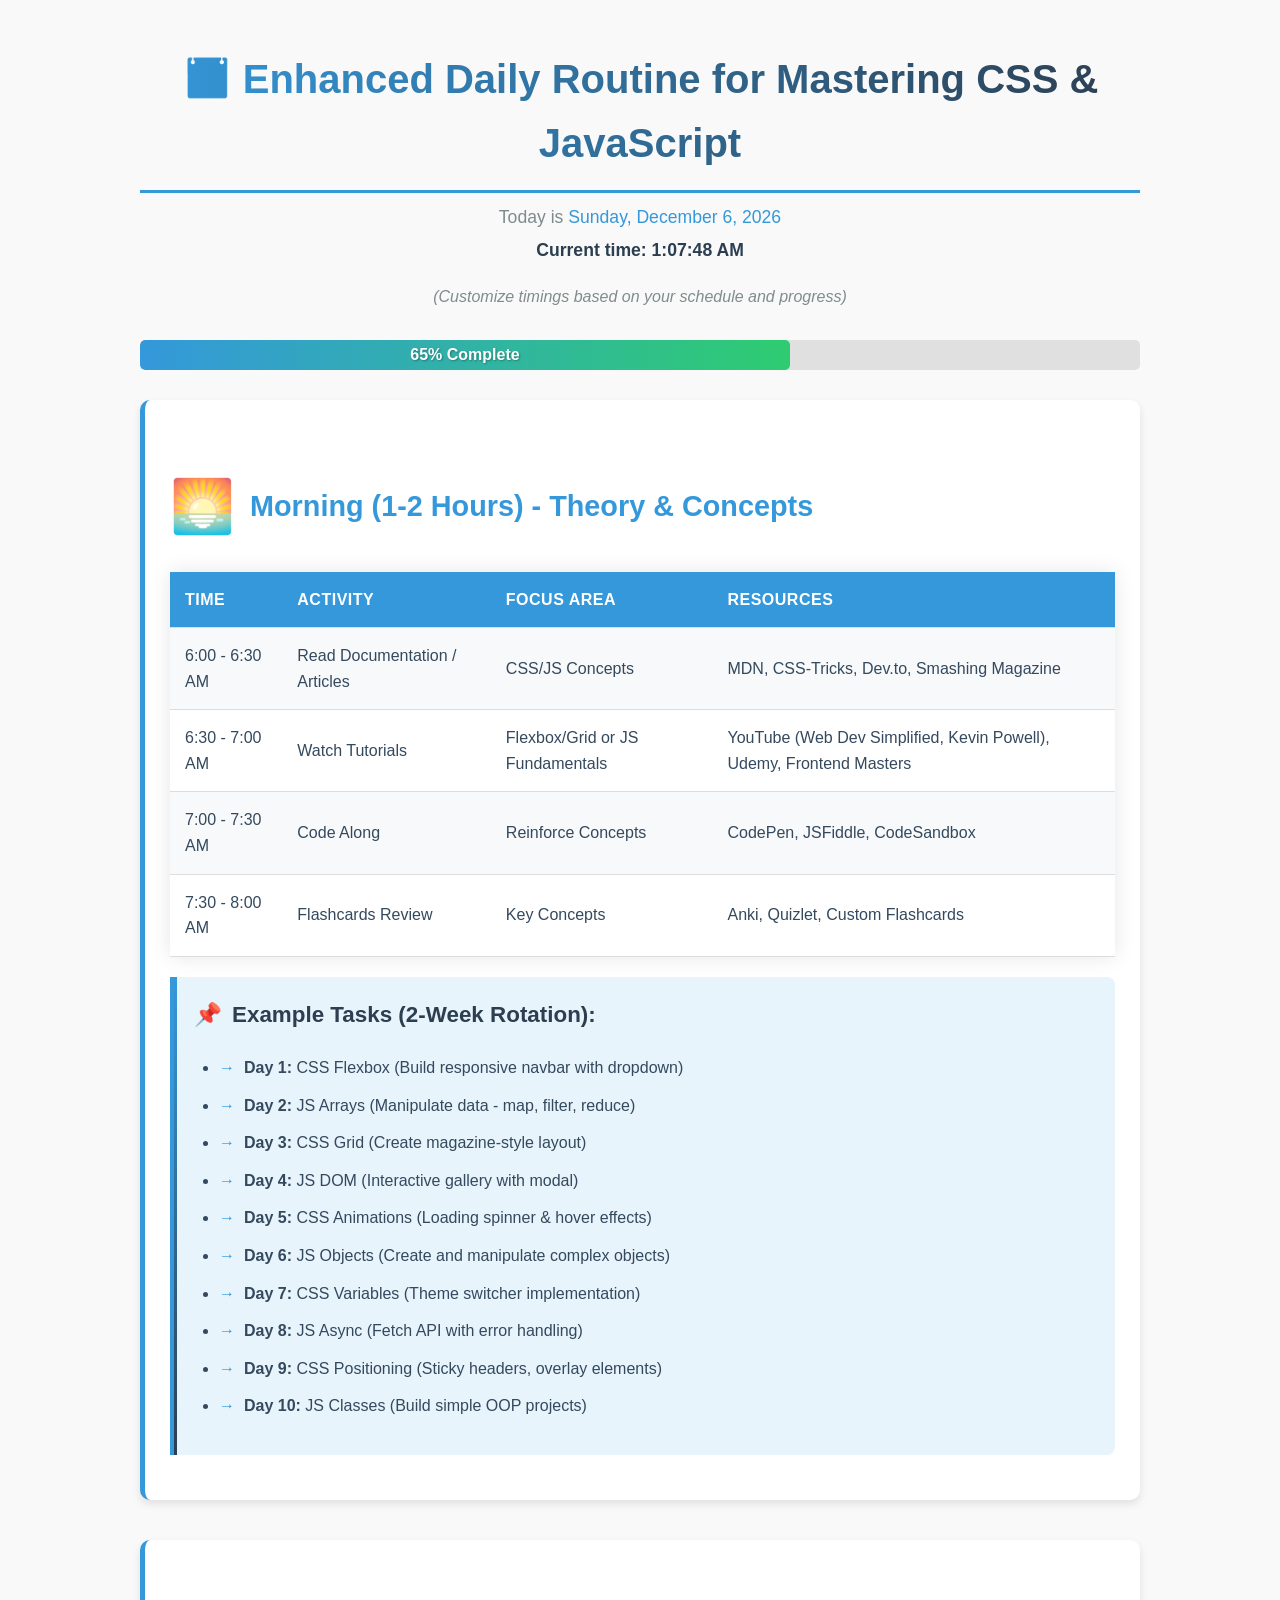
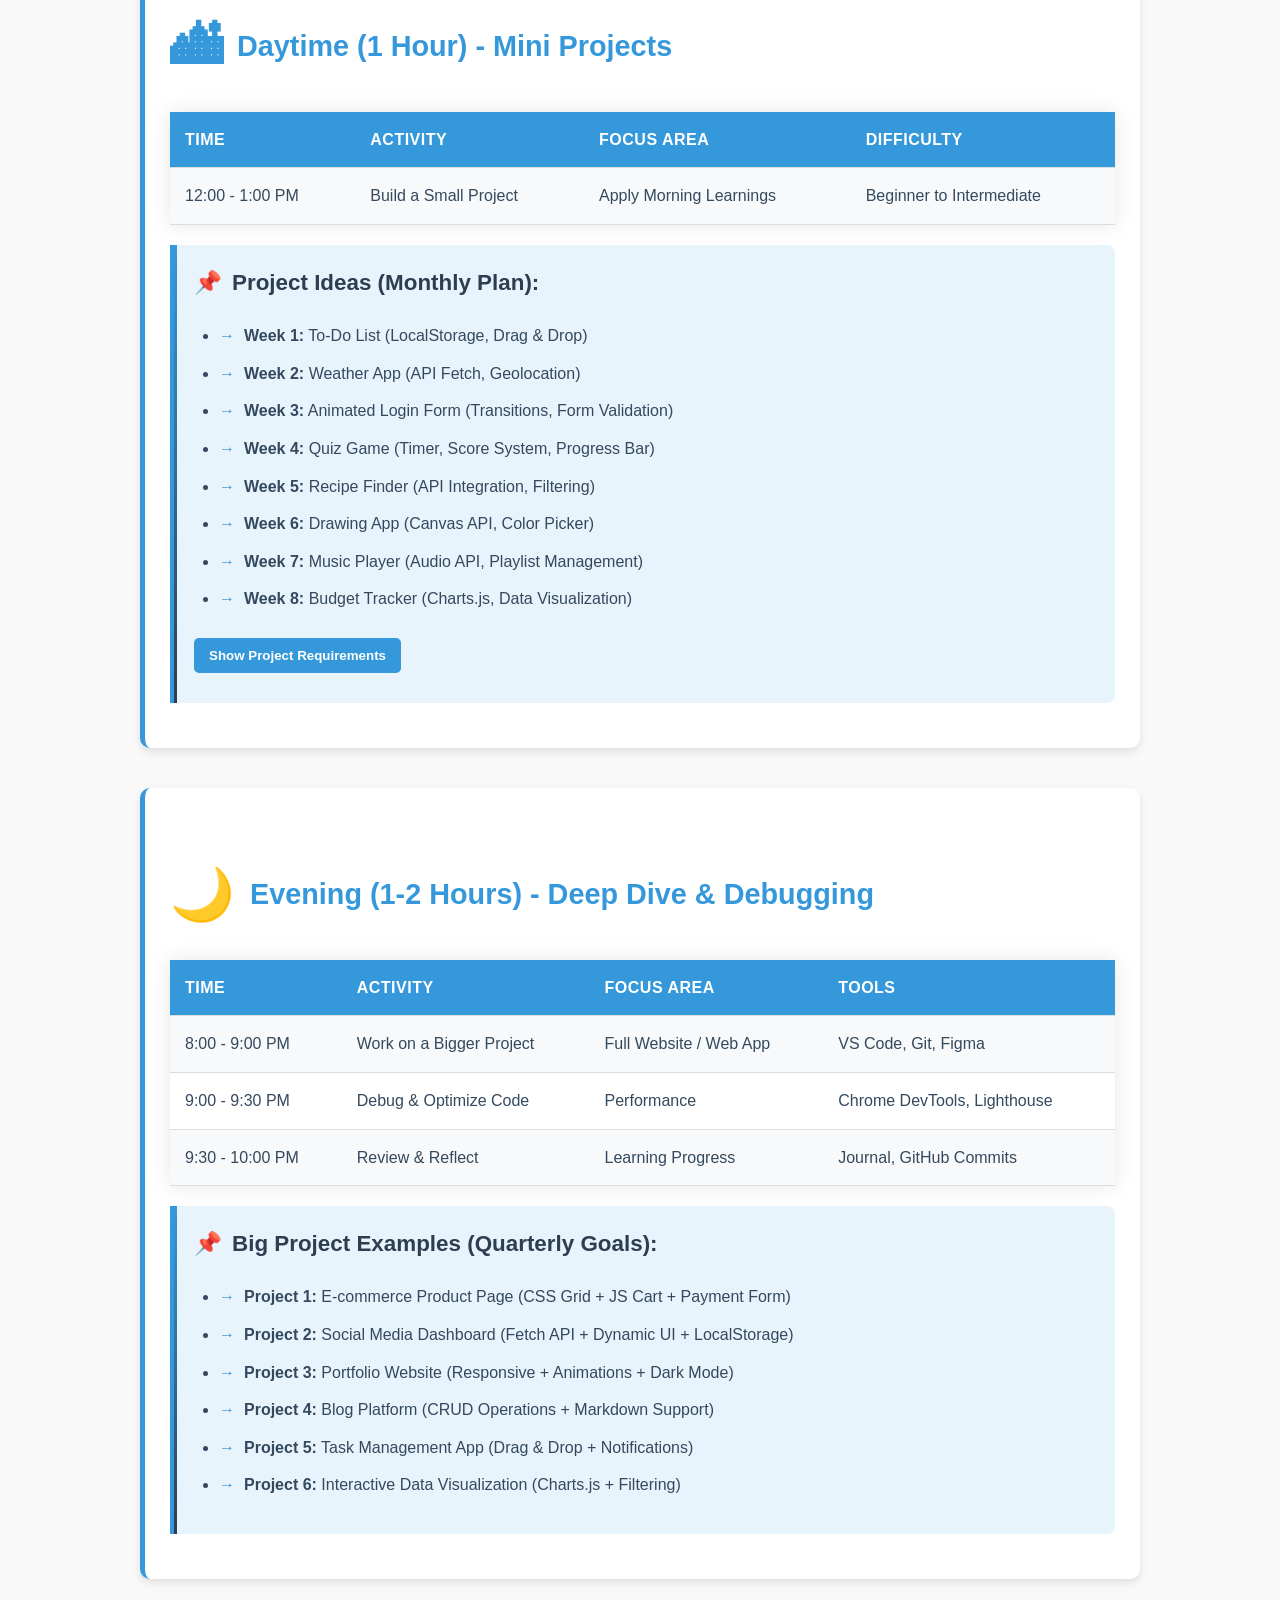
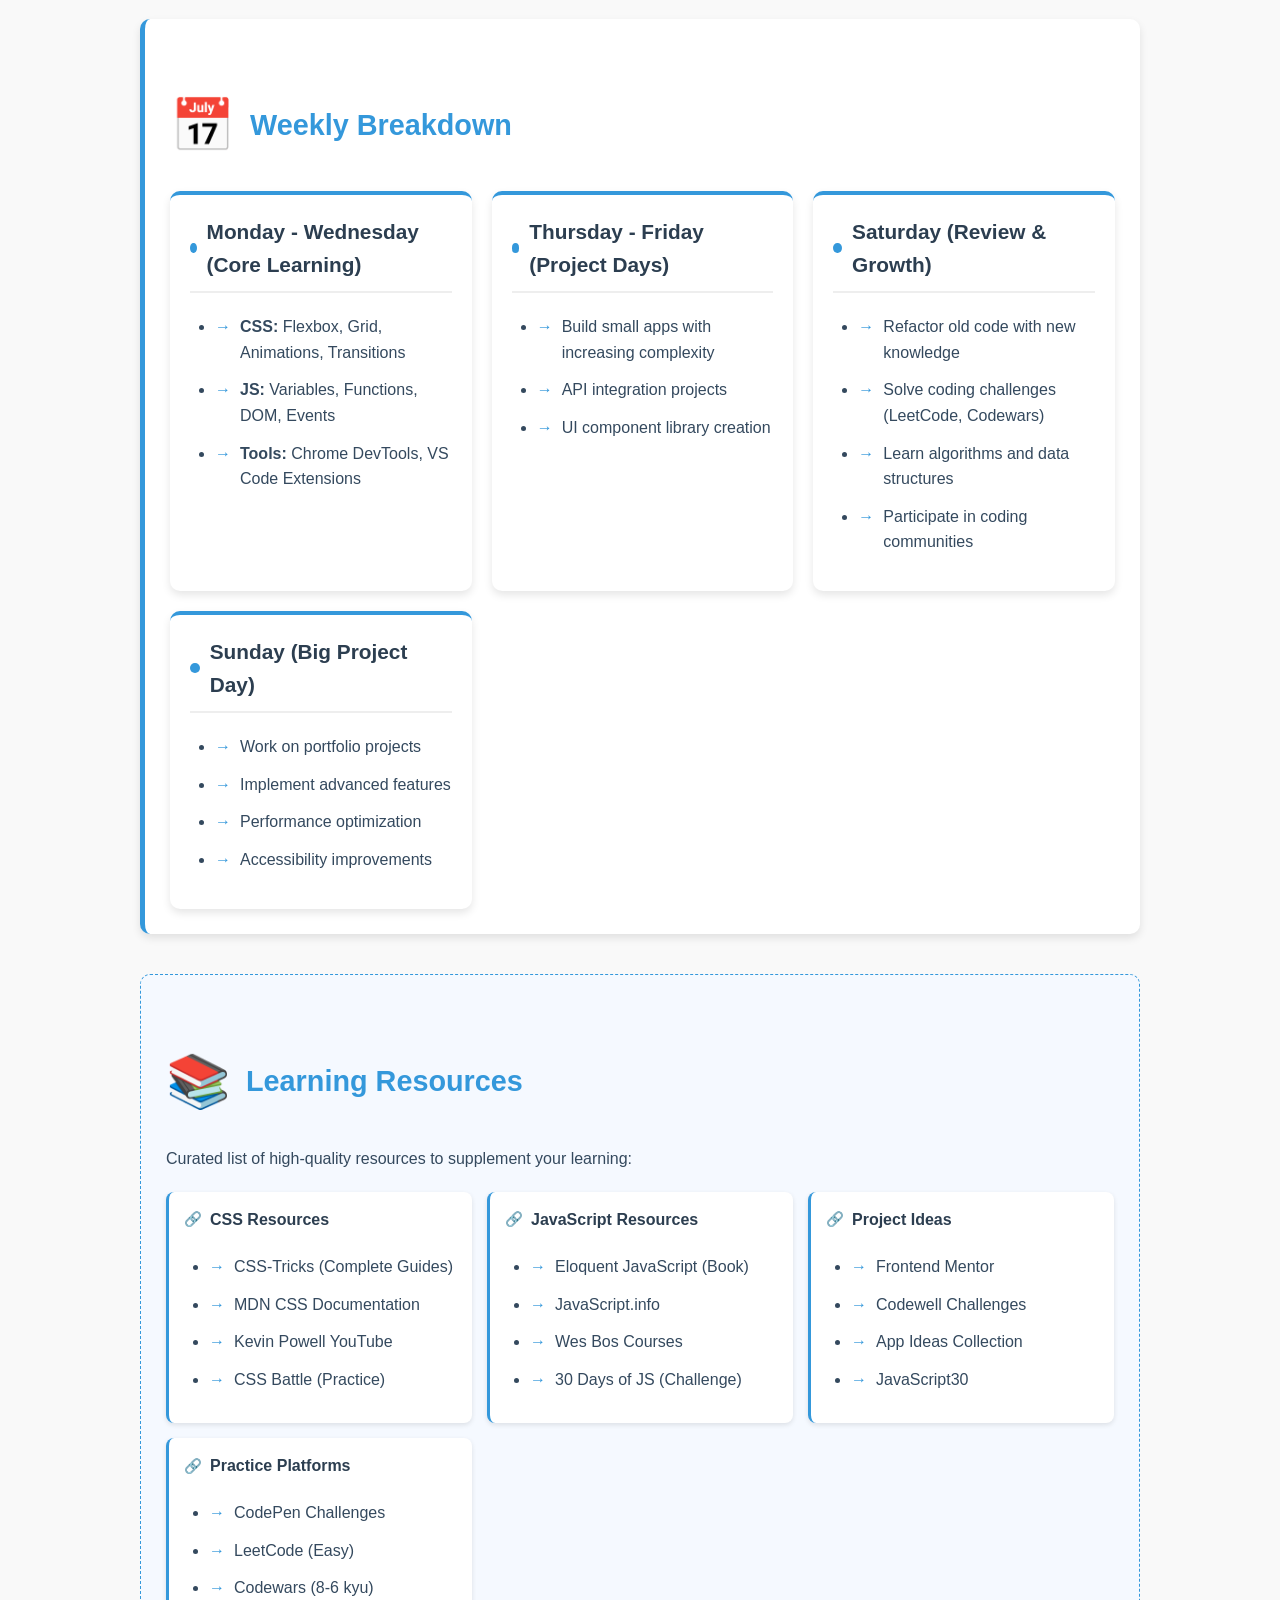
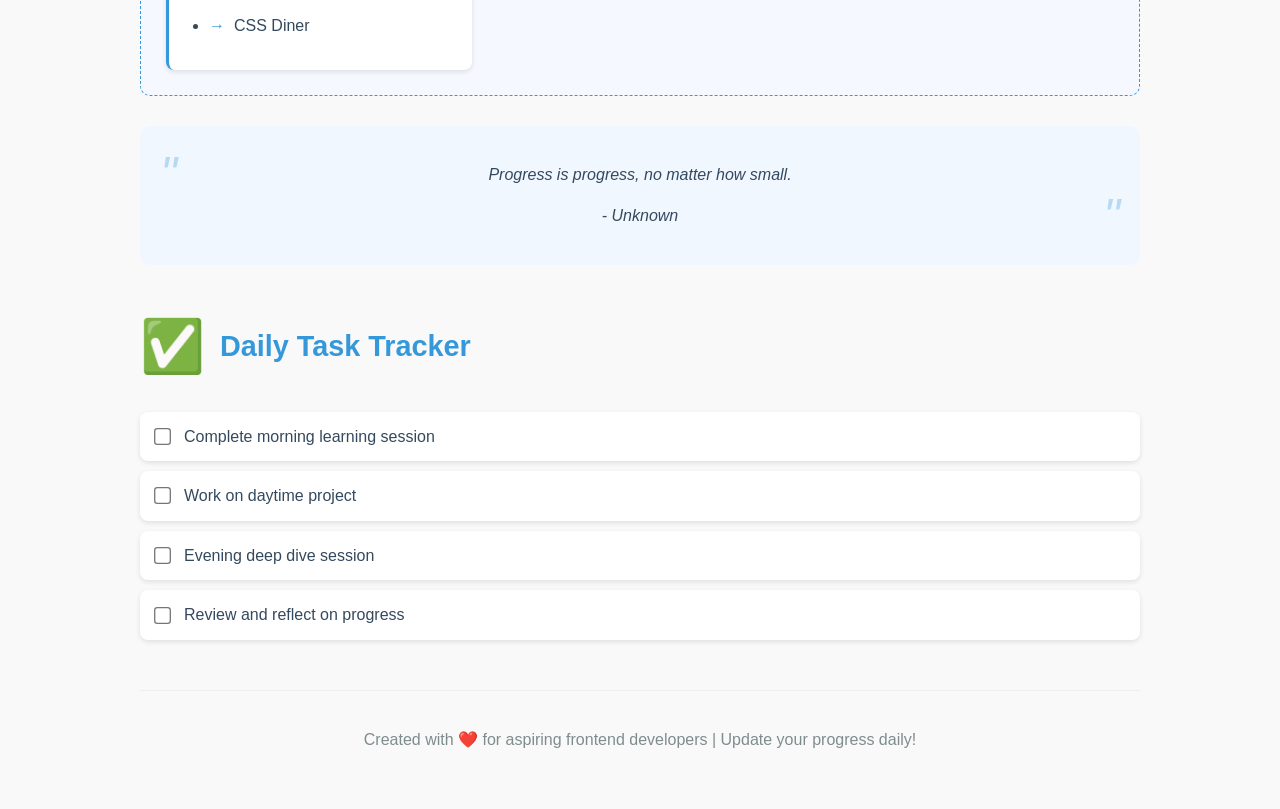
==== js/js practice/js 1/daily/index.html @ 1b4a652a "changes" ====
<!DOCTYPE html>
<html lang="en">
  <head>
    <meta charset="UTF-8" />
    <meta name="viewport" content="width=device-width, initial-scale=1.0" />
    <title>Enhanced Daily Routine for Mastering CSS & JavaScript</title>

    <link rel="stylesheet" href="daily.css" />
  </head>
  <body>
    <h1>📅 Enhanced Daily Routine for Mastering CSS & JavaScript</h1>
    <p style="text-align: center; font-style: italic; color: #7f8c8d">
      (Customize timings based on your schedule and progress)
    </p>

    <div class="progress-container">
      <div class="progress-bar" id="progressBar">0% Complete</div>
    </div>

    <div class="routine-section">
      <h2><span>🌅</span> Morning (1-2 Hours) - Theory & Concepts</h2>
      <table>
        <tr>
          <th>Time</th>
          <th>Activity</th>
          <th>Focus Area</th>
          <th>Resources</th>
        </tr>
        <tr>
          <td>6:00 - 6:30 AM</td>
          <td>Read Documentation / Articles</td>
          <td>CSS/JS Concepts</td>
          <td>MDN, CSS-Tricks, Dev.to, Smashing Magazine</td>
        </tr>
        <tr>
          <td>6:30 - 7:00 AM</td>
          <td>Watch Tutorials</td>
          <td>Flexbox/Grid or JS Fundamentals</td>
          <td>
            YouTube (Web Dev Simplified, Kevin Powell), Udemy, Frontend Masters
          </td>
        </tr>
        <tr>
          <td>7:00 - 7:30 AM</td>
          <td>Code Along</td>
          <td>Reinforce Concepts</td>
          <td>CodePen, JSFiddle, CodeSandbox</td>
        </tr>
        <tr>
          <td>7:30 - 8:00 AM</td>
          <td>Flashcards Review</td>
          <td>Key Concepts</td>
          <td>Anki, Quizlet, Custom Flashcards</td>
        </tr>
      </table>

      <div class="example-box">
        <h3>Example Tasks (2-Week Rotation):</h3>
        <ul>
          <li>
            <strong>Day 1:</strong> CSS Flexbox (Build responsive navbar with
            dropdown)
          </li>
          <li>
            <strong>Day 2:</strong> JS Arrays (Manipulate data - map, filter,
            reduce)
          </li>
          <li>
            <strong>Day 3:</strong> CSS Grid (Create magazine-style layout)
          </li>
          <li>
            <strong>Day 4:</strong> JS DOM (Interactive gallery with modal)
          </li>
          <li>
            <strong>Day 5:</strong> CSS Animations (Loading spinner & hover
            effects)
          </li>
          <li>
            <strong>Day 6:</strong> JS Objects (Create and manipulate complex
            objects)
          </li>
          <li>
            <strong>Day 7:</strong> CSS Variables (Theme switcher
            implementation)
          </li>
          <li>
            <strong>Day 8:</strong> JS Async (Fetch API with error handling)
          </li>
          <li>
            <strong>Day 9:</strong> CSS Positioning (Sticky headers, overlay
            elements)
          </li>
          <li>
            <strong>Day 10:</strong> JS Classes (Build simple OOP projects)
          </li>
        </ul>
      </div>
    </div>

    <div class="routine-section">
      <h2><span>🏙</span> Daytime (1 Hour) - Mini Projects</h2>
      <table>
        <tr>
          <th>Time</th>
          <th>Activity</th>
          <th>Focus Area</th>
          <th>Difficulty</th>
        </tr>
        <tr>
          <td>12:00 - 1:00 PM</td>
          <td>Build a Small Project</td>
          <td>Apply Morning Learnings</td>
          <td>Beginner to Intermediate</td>
        </tr>
      </table>

      <div class="example-box">
        <h3>Project Ideas (Monthly Plan):</h3>
        <ul>
          <li>
            <strong>Week 1:</strong> To-Do List (LocalStorage, Drag & Drop)
          </li>
          <li><strong>Week 2:</strong> Weather App (API Fetch, Geolocation)</li>
          <li>
            <strong>Week 3:</strong> Animated Login Form (Transitions, Form
            Validation)
          </li>
          <li>
            <strong>Week 4:</strong> Quiz Game (Timer, Score System, Progress
            Bar)
          </li>
          <li>
            <strong>Week 5:</strong> Recipe Finder (API Integration, Filtering)
          </li>
          <li>
            <strong>Week 6:</strong> Drawing App (Canvas API, Color Picker)
          </li>
          <li>
            <strong>Week 7:</strong> Music Player (Audio API, Playlist
            Management)
          </li>
          <li>
            <strong>Week 8:</strong> Budget Tracker (Charts.js, Data
            Visualization)
          </li>
        </ul>

        <button class="toggle-button" id="toggleProjectDetails">
          Show Project Requirements
        </button>

        <div id="projectDetails" class="hidden">
          <h4>Project Requirements Guide:</h4>
          <ul>
            <li>Use semantic HTML5 markup</li>
            <li>Implement responsive design (mobile-first approach)</li>
            <li>Include at least one interactive JavaScript feature</li>
            <li>Add CSS transitions/animations</li>
            <li>Implement proper error handling</li>
            <li>Include comments in your code</li>
            <li>Test in multiple browsers</li>
          </ul>
        </div>
      </div>
    </div>

    <div class="routine-section">
      <h2><span>🌙</span> Evening (1-2 Hours) - Deep Dive & Debugging</h2>
      <table>
        <tr>
          <th>Time</th>
          <th>Activity</th>
          <th>Focus Area</th>
          <th>Tools</th>
        </tr>
        <tr>
          <td>8:00 - 9:00 PM</td>
          <td>Work on a Bigger Project</td>
          <td>Full Website / Web App</td>
          <td>VS Code, Git, Figma</td>
        </tr>
        <tr>
          <td>9:00 - 9:30 PM</td>
          <td>Debug & Optimize Code</td>
          <td>Performance</td>
          <td>Chrome DevTools, Lighthouse</td>
        </tr>
        <tr>
          <td>9:30 - 10:00 PM</td>
          <td>Review & Reflect</td>
          <td>Learning Progress</td>
          <td>Journal, GitHub Commits</td>
        </tr>
      </table>

      <div class="example-box">
        <h3>Big Project Examples (Quarterly Goals):</h3>
        <ul>
          <li>
            <strong>Project 1:</strong> E-commerce Product Page (CSS Grid + JS
            Cart + Payment Form)
          </li>
          <li>
            <strong>Project 2:</strong> Social Media Dashboard (Fetch API +
            Dynamic UI + LocalStorage)
          </li>
          <li>
            <strong>Project 3:</strong> Portfolio Website (Responsive +
            Animations + Dark Mode)
          </li>
          <li>
            <strong>Project 4:</strong> Blog Platform (CRUD Operations +
            Markdown Support)
          </li>
          <li>
            <strong>Project 5:</strong> Task Management App (Drag & Drop +
            Notifications)
          </li>
          <li>
            <strong>Project 6:</strong> Interactive Data Visualization
            (Charts.js + Filtering)
          </li>
        </ul>
      </div>
    </div>

    <div class="routine-section">
      <h2><span>📅</span> Weekly Breakdown</h2>
      <div class="weekly-plan">
        <div class="day-card">
          <h3>Monday - Wednesday (Core Learning)</h3>
          <ul>
            <li>
              <strong>CSS:</strong> Flexbox, Grid, Animations, Transitions
            </li>
            <li><strong>JS:</strong> Variables, Functions, DOM, Events</li>
            <li><strong>Tools:</strong> Chrome DevTools, VS Code Extensions</li>
          </ul>
        </div>

        <div class="day-card">
          <h3>Thursday - Friday (Project Days)</h3>
          <ul>
            <li>Build small apps with increasing complexity</li>
            <li>API integration projects</li>
            <li>UI component library creation</li>
          </ul>
        </div>

        <div class="day-card">
          <h3>Saturday (Review & Growth)</h3>
          <ul>
            <li>Refactor old code with new knowledge</li>
            <li>Solve coding challenges (LeetCode, Codewars)</li>
            <li>Learn algorithms and data structures</li>
            <li>Participate in coding communities</li>
          </ul>
        </div>

        <div class="day-card">
          <h3>Sunday (Big Project Day)</h3>
          <ul>
            <li>Work on portfolio projects</li>
            <li>Implement advanced features</li>
            <li>Performance optimization</li>
            <li>Accessibility improvements</li>
          </ul>
        </div>
      </div>
    </div>

    <div class="resource-section">
      <h2><span>📚</span> Learning Resources</h2>
      <p>Curated list of high-quality resources to supplement your learning:</p>

      <div class="resource-grid">
        <div class="resource-card">
          <h4>CSS Resources</h4>
          <ul>
            <li>CSS-Tricks (Complete Guides)</li>
            <li>MDN CSS Documentation</li>
            <li>Kevin Powell YouTube</li>
            <li>CSS Battle (Practice)</li>
          </ul>
        </div>

        <div class="resource-card">
          <h4>JavaScript Resources</h4>
          <ul>
            <li>Eloquent JavaScript (Book)</li>
            <li>JavaScript.info</li>
            <li>Wes Bos Courses</li>
            <li>30 Days of JS (Challenge)</li>
          </ul>
        </div>

        <div class="resource-card">
          <h4>Project Ideas</h4>
          <ul>
            <li>Frontend Mentor</li>
            <li>Codewell Challenges</li>
            <li>App Ideas Collection</li>
            <li>JavaScript30</li>
          </ul>
        </div>

        <div class="resource-card">
          <h4>Practice Platforms</h4>
          <ul>
            <li>CodePen Challenges</li>
            <li>LeetCode (Easy)</li>
            <li>Codewars (8-6 kyu)</li>
            <li>CSS Diner</li>
          </ul>
        </div>
      </div>
    </div>

    <div class="motivation-quote">
      <p>
        "The expert in anything was once a beginner. What matters is consistent
        practice and never stopping learning."
      </p>
      <p>- Helen Hayes</p>
    </div>

    <div class="task-tracker">
      <h2><span>✅</span> Daily Task Tracker</h2>
      <div id="taskList">
        <div class="task-item">
          <input type="checkbox" class="task-checkbox" id="task1" />
          <label for="task1" class="task-label"
            >Complete morning learning session</label
          >
        </div>
        <div class="task-item">
          <input type="checkbox" class="task-checkbox" id="task2" />
          <label for="task2" class="task-label">Work on daytime project</label>
        </div>
        <div class="task-item">
          <input type="checkbox" class="task-checkbox" id="task3" />
          <label for="task3" class="task-label"
            >Evening deep dive session</label
          >
        </div>
        <div class="task-item">
          <input type="checkbox" class="task-checkbox" id="task4" />
          <label for="task4" class="task-label"
            >Review and reflect on progress</label
          >
        </div>
      </div>
    </div>

    <footer>
      <p>
        Created with ❤️ for aspiring frontend developers | Update your progress
        daily!
      </p>
    </footer>

    <script src="daily.js"></script>
  </body>
</html>
---- js/js practice/js 1/daily/daily.css ----
:root {
  --primary-color: #3498db;
  --secondary-color: #2c3e50;
  --accent-color: #e74c3c;
  --light-color: #ecf0f1;
  --dark-color: #34495e;
  --success-color: #2ecc71;
}

body {
  font-family: "Segoe UI", Tahoma, Geneva, Verdana, sans-serif;
  line-height: 1.6;
  color: var(--dark-color);
  max-width: 1000px;
  margin: 0 auto;
  padding: 20px;
  background-color: #f9f9f9;
}

h1 {
  color: var(--secondary-color);
  text-align: center;
  margin-bottom: 10px;
  padding-bottom: 15px;
  border-bottom: 3px solid var(--primary-color);
  background: linear-gradient(
    90deg,
    var(--primary-color),
    var(--secondary-color)
  );
  -webkit-background-clip: text;
  background-clip: text;
  color: transparent;
  font-size: 2.5rem;
}

h2 {
  color: var(--primary-color);
  margin-top: 40px;
  display: flex;
  align-items: center;
  font-size: 1.8rem;
}

h2 span {
  margin-right: 15px;
  font-size: 1.8em;
}

.routine-section {
  background-color: white;
  border-radius: 10px;
  padding: 25px;
  margin-bottom: 40px;
  box-shadow: 0 4px 8px rgba(0, 0, 0, 0.1);
  border-left: 5px solid var(--primary-color);
  transition: transform 0.3s ease;
}

.routine-section:hover {
  transform: translateY(-5px);
  box-shadow: 0 6px 12px rgba(0, 0, 0, 0.15);
}

table {
  width: 100%;
  border-collapse: collapse;
  margin: 20px 0;
  overflow: hidden;
  box-shadow: 0 0 20px rgba(0, 0, 0, 0.1);
}

th,
td {
  padding: 15px;
  text-align: left;
  border-bottom: 1px solid #ddd;
}

th {
  background-color: var(--primary-color);
  color: white;
  font-weight: 600;
  text-transform: uppercase;
  letter-spacing: 0.5px;
}

tr:nth-child(even) {
  background-color: #f8f9fa;
}

tr:hover {
  background-color: #f1f8fe;
  transform: scale(1.01);
  box-shadow: 0 0 10px rgba(0, 0, 0, 0.05);
}

.example-box {
  background-color: #e8f4fc;
  border-left: 4px solid var(--primary-color);
  padding: 20px;
  margin: 20px 0;
  border-radius: 0 8px 8px 0;
  position: relative;
  overflow: hidden;
}

.example-box::before {
  content: "";
  position: absolute;
  top: 0;
  left: 0;
  width: 3px;
  height: 100%;
  background: linear-gradient(
    to bottom,
    var(--primary-color),
    var(--secondary-color)
  );
}

.example-box h3 {
  margin-top: 0;
  color: var(--secondary-color);
  font-size: 1.4rem;
  display: flex;
  align-items: center;
}

.example-box h3::before {
  content: "📌";
  margin-right: 10px;
}

ul {
  padding-left: 25px;
}

li {
  margin-bottom: 12px;
  position: relative;
  padding-left: 25px;
}

li::before {
  content: "→";
  position: absolute;
  left: 0;
  color: var(--primary-color);
  font-weight: bold;
}

.weekly-plan {
  display: grid;
  grid-template-columns: repeat(auto-fit, minmax(300px, 1fr));
  gap: 20px;
}

.day-card {
  background-color: white;
  border-radius: 10px;
  padding: 20px;
  box-shadow: 0 4px 8px rgba(0, 0, 0, 0.1);
  transition: all 0.3s ease;
  border-top: 4px solid var(--primary-color);
}

.day-card:hover {
  transform: translateY(-5px);
  box-shadow: 0 8px 16px rgba(0, 0, 0, 0.15);
}

.day-card h3 {
  color: var(--secondary-color);
  margin-top: 0;
  border-bottom: 2px solid #eee;
  padding-bottom: 10px;
  font-size: 1.3rem;
  display: flex;
  align-items: center;
}

.day-card h3::before {
  content: "";
  display: inline-block;
  width: 10px;
  height: 10px;
  background-color: var(--primary-color);
  margin-right: 10px;
  border-radius: 50%;
}

.progress-container {
  width: 100%;
  background-color: #e0e0e0;
  border-radius: 5px;
  margin: 30px 0;
  overflow: hidden;
}

.progress-bar {
  height: 30px;
  background: linear-gradient(
    90deg,
    var(--primary-color),
    var(--success-color)
  );
  width: 0;
  border-radius: 5px;
  transition: width 1s ease;
  display: flex;
  align-items: center;
  justify-content: center;
  color: white;
  font-weight: bold;
  text-shadow: 1px 1px 2px rgba(0, 0, 0, 0.3);
}

.resource-section {
  background-color: #f5f9ff;
  border-radius: 10px;
  padding: 25px;
  margin: 30px 0;
  border: 1px dashed var(--primary-color);
}

.resource-grid {
  display: grid;
  grid-template-columns: repeat(auto-fill, minmax(250px, 1fr));
  gap: 15px;
  margin-top: 20px;
}

.resource-card {
  background-color: white;
  border-radius: 8px;
  padding: 15px;
  box-shadow: 0 2px 5px rgba(0, 0, 0, 0.1);
  transition: all 0.3s ease;
  border-left: 3px solid var(--primary-color);
}

.resource-card:hover {
  transform: translateY(-3px);
  box-shadow: 0 5px 15px rgba(0, 0, 0, 0.1);
  border-left-color: var(--accent-color);
}

.resource-card h4 {
  margin-top: 0;
  color: var(--secondary-color);
  display: flex;
  align-items: center;
}

.resource-card h4::before {
  content: "🔗";
  margin-right: 8px;
  font-size: 0.9em;
}

.motivation-quote {
  font-style: italic;
  text-align: center;
  padding: 20px;
  background-color: #f0f7ff;
  border-radius: 10px;
  margin: 30px 0;
  position: relative;
}

.motivation-quote::before,
.motivation-quote::after {
  content: '"';
  font-size: 3rem;
  color: var(--primary-color);
  opacity: 0.3;
  position: absolute;
}

.motivation-quote::before {
  top: 10px;
  left: 20px;
}

.motivation-quote::after {
  bottom: 10px;
  right: 20px;
}

.task-tracker {
  margin: 30px 0;
}

.task-item {
  display: flex;
  align-items: center;
  padding: 12px;
  background-color: white;
  border-radius: 8px;
  margin-bottom: 10px;
  box-shadow: 0 2px 5px rgba(0, 0, 0, 0.1);
}

.task-checkbox {
  margin-right: 15px;
  transform: scale(1.3);
}

.task-label {
  flex-grow: 1;
}

.task-label.completed {
  text-decoration: line-through;
  color: #95a5a6;
}

.toggle-button {
  background-color: var(--primary-color);
  color: white;
  border: none;
  padding: 10px 15px;
  border-radius: 5px;
  cursor: pointer;
  font-weight: bold;
  margin: 10px 0;
  transition: all 0.3s ease;
}

.toggle-button:hover {
  background-color: var(--secondary-color);
  transform: translateY(-2px);
}

.hidden {
  display: none;
}

footer {
  text-align: center;
  margin-top: 50px;
  padding: 20px;
  color: #7f8c8d;
  border-top: 1px solid #eee;
}

@media (max-width: 768px) {
  body {
    padding: 15px;
  }

  h1 {
    font-size: 2rem;
  }

  .routine-section {
    padding: 15px;
  }

  th,
  td {
    padding: 10px;
    font-size: 0.9em;
  }
}

/* Animation */
@keyframes fadeIn {
  from {
    opacity: 0;
    transform: translateY(20px);
  }
  to {
    opacity: 1;
    transform: translateY(0);
  }
}

.routine-section,
.resource-section,
.motivation-quote {
  animation: fadeIn 0.6s ease forwards;
}

.routine-section:nth-child(2) {
  animation-delay: 0.1s;
}
.routine-section:nth-child(3) {
  animation-delay: 0.2s;
}
.routine-section:nth-child(4) {
  animation-delay: 0.3s;
}
.resource-section {
  animation-delay: 0.4s;
}
.motivation-quote {
  animation-delay: 0.5s;
}
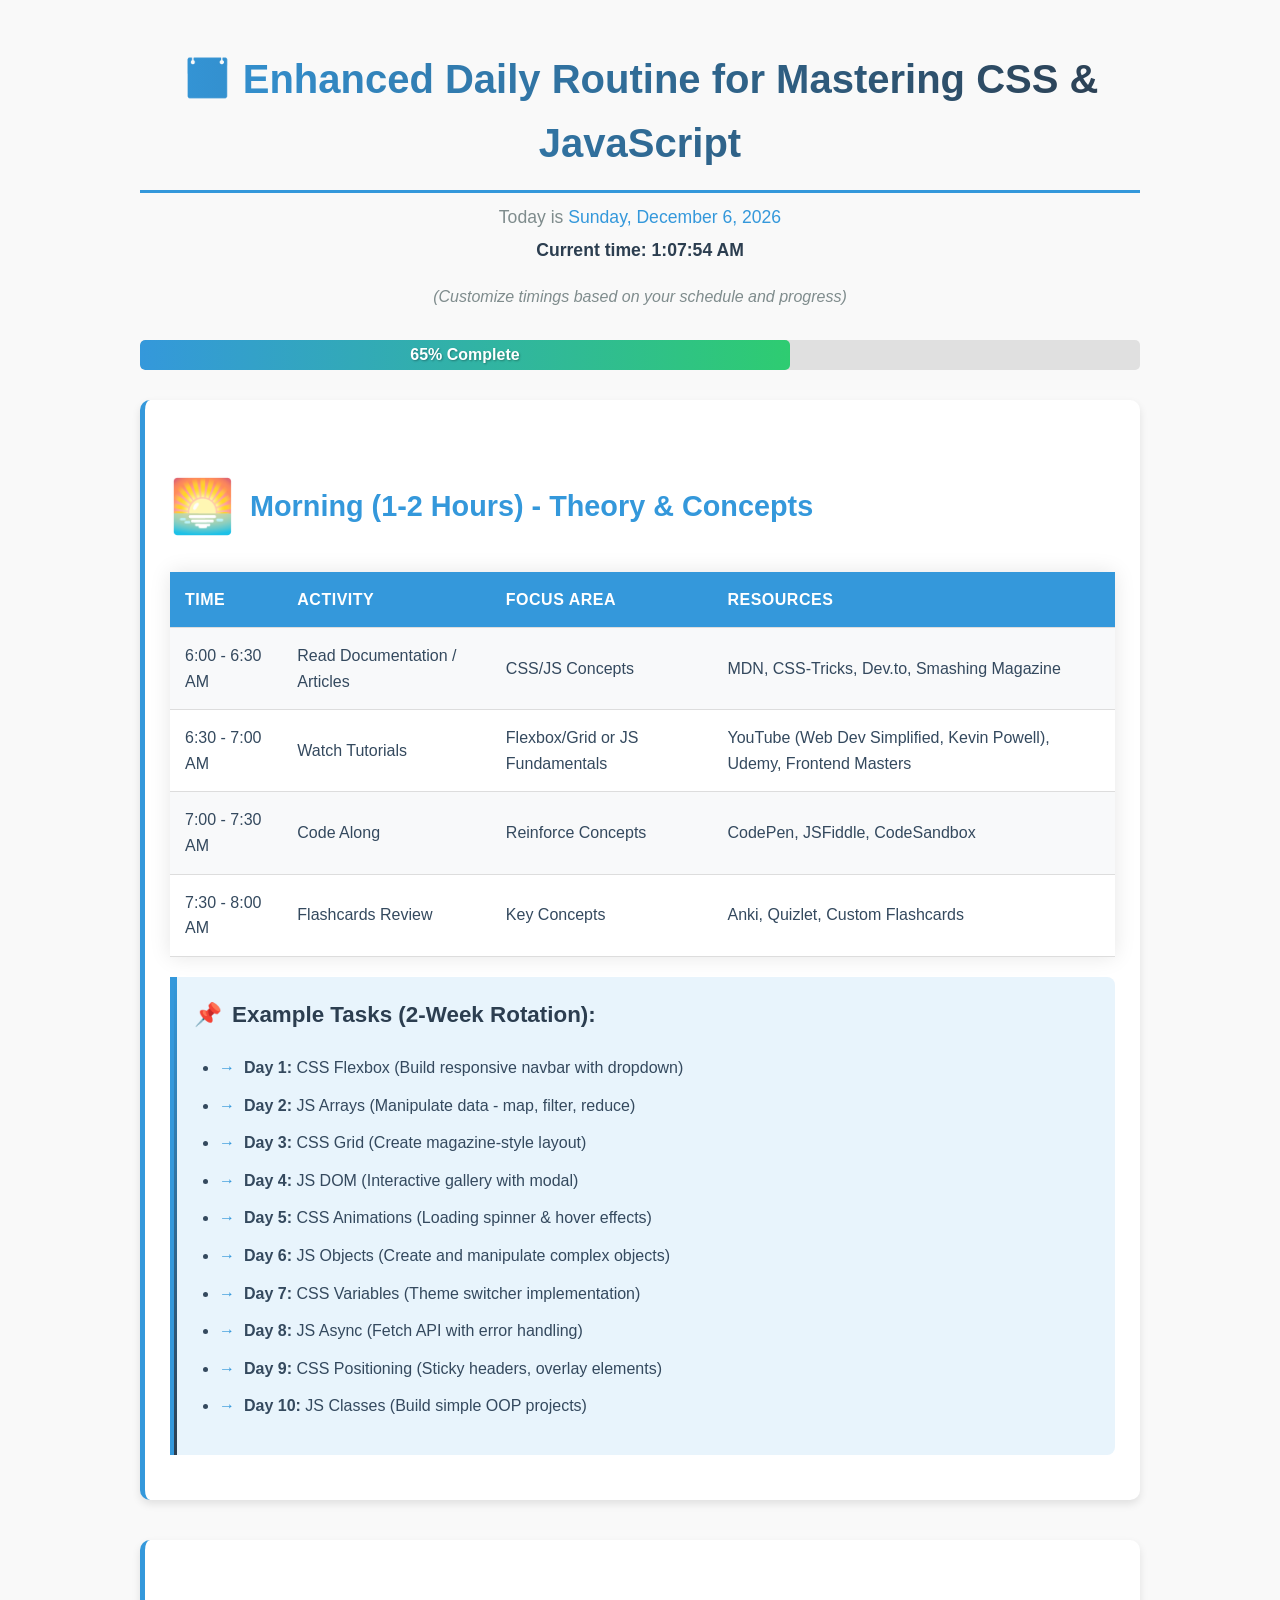
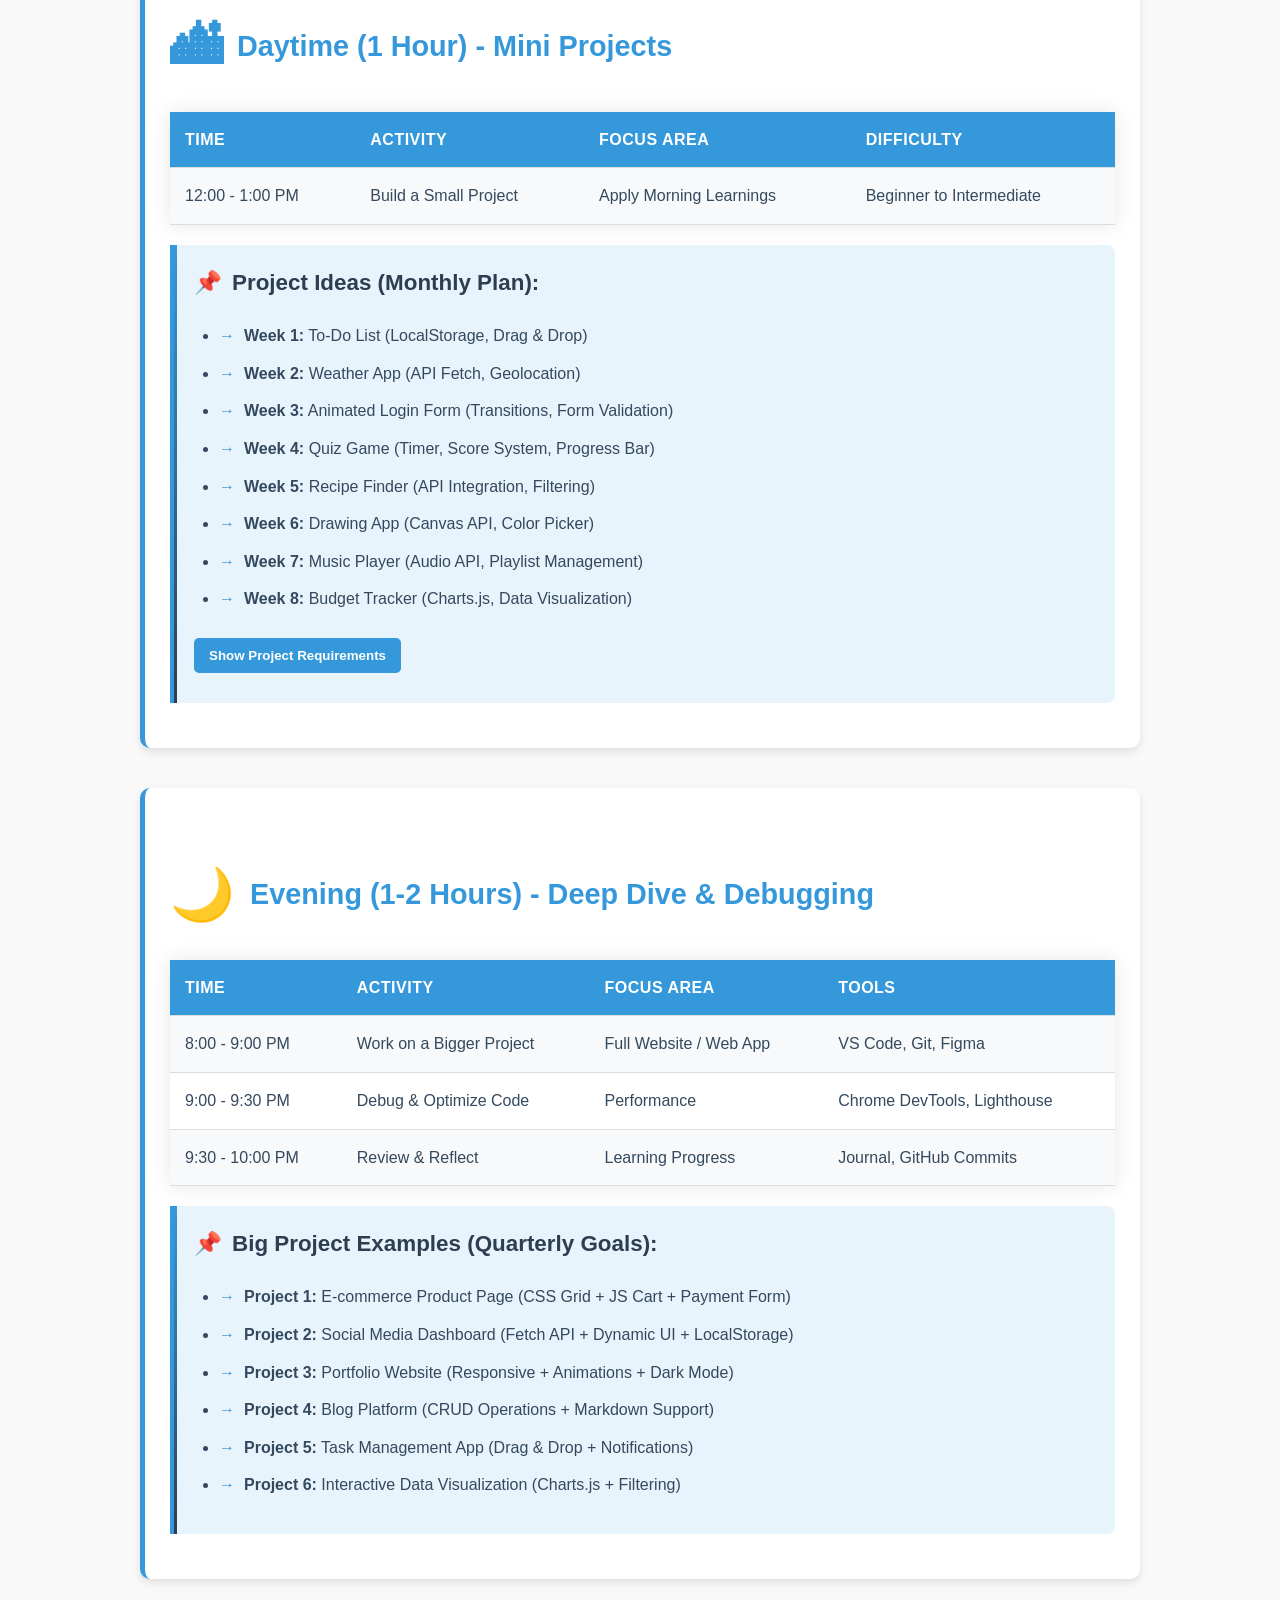
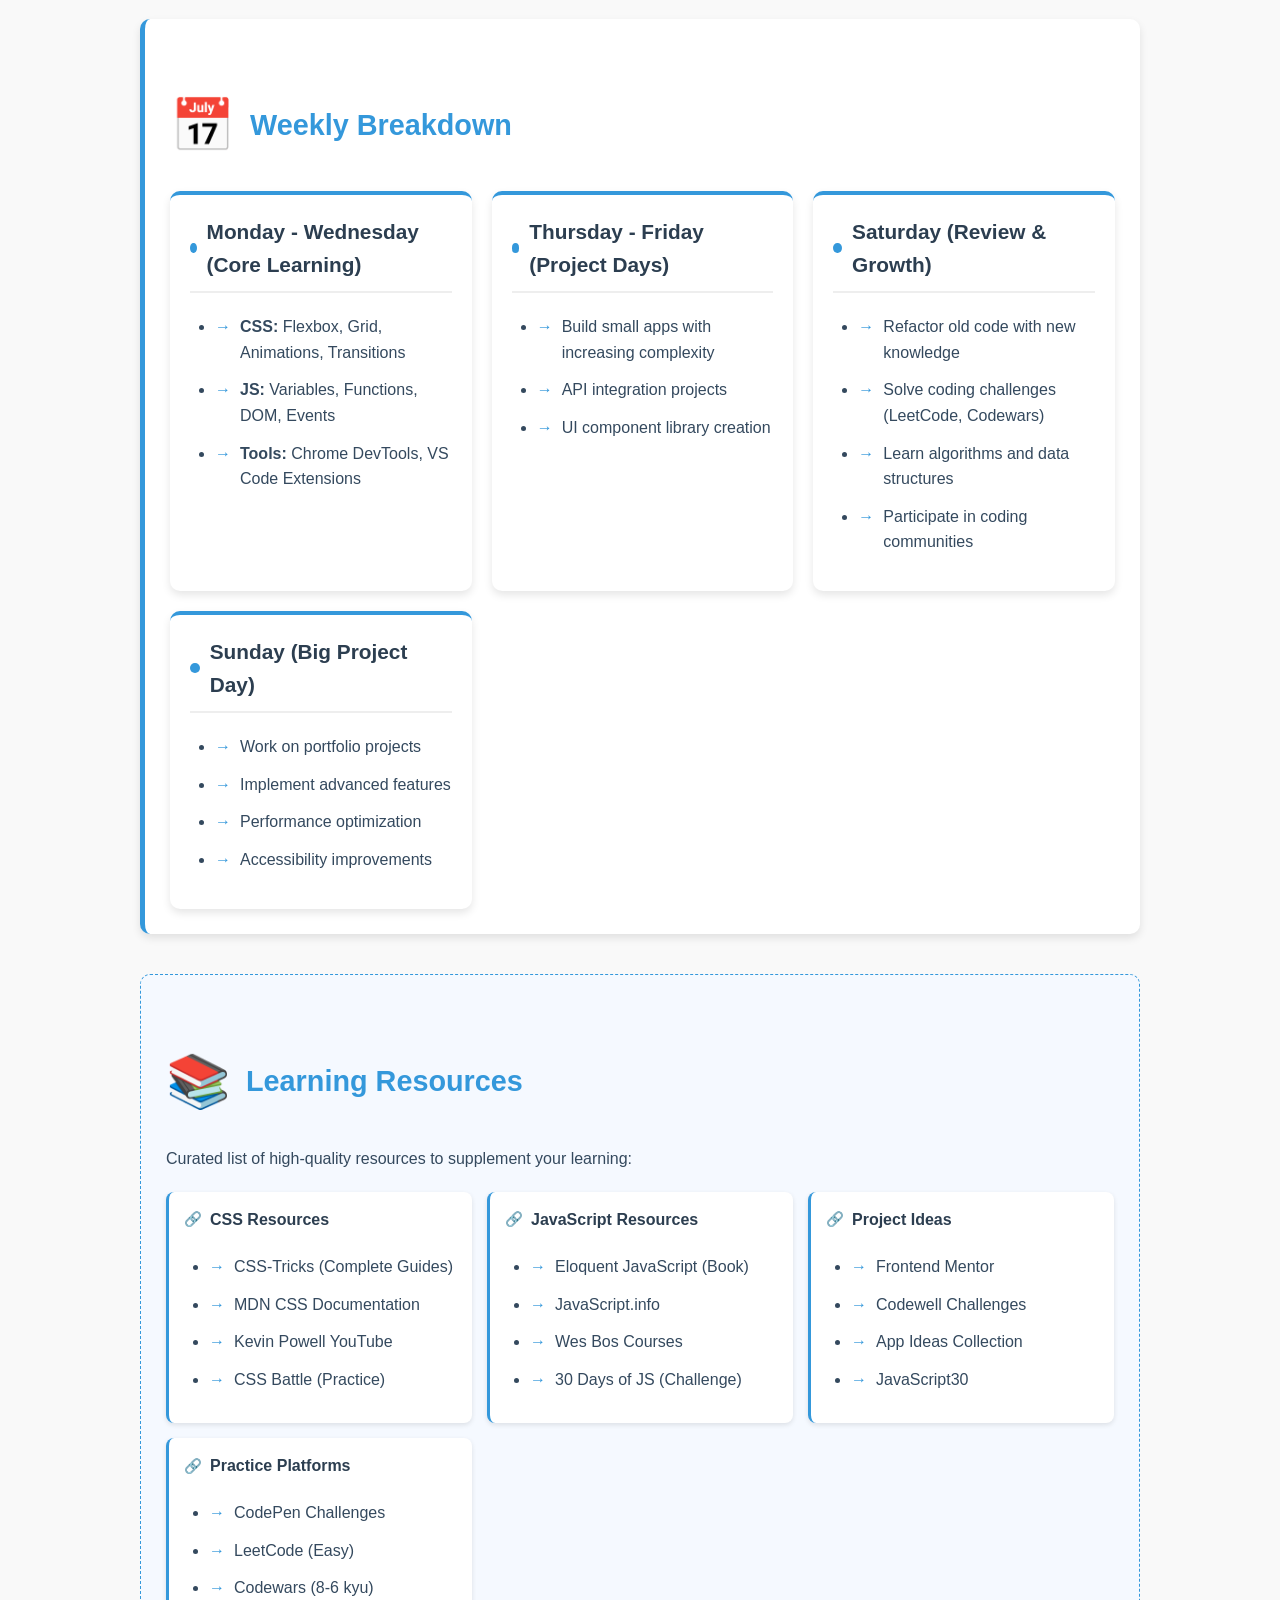
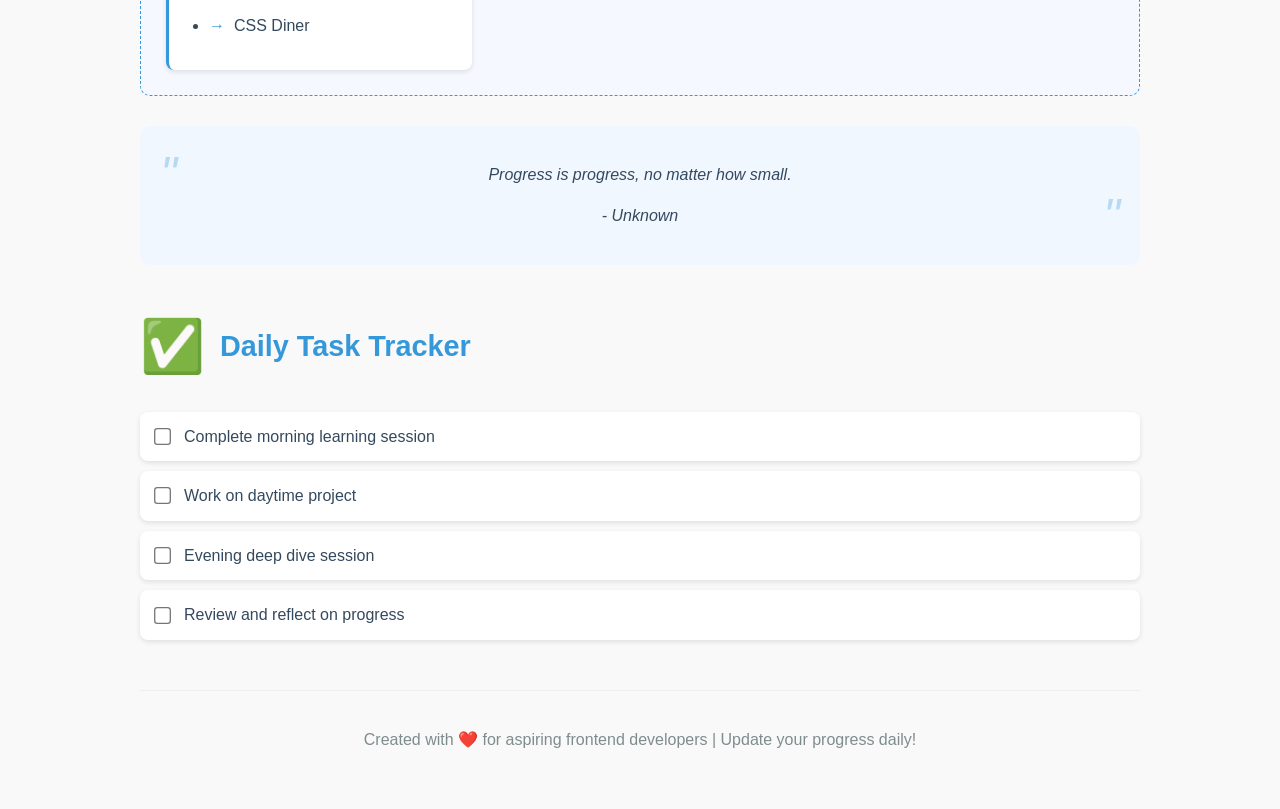
==== commit 653a2ea8: "vchages new" ====
--- a/js/js practice/js 1/daily/index.html
+++ b/js/js practice/js 1/daily/index.html
@@ -3,7 +3,7 @@
   <head>
     <meta charset="UTF-8" />
     <meta name="viewport" content="width=device-width, initial-scale=1.0" />
-    <title>Enhanced Daily Routine for Mastering CSS & JavaScript</title>
+    <title>Enhaned Daily Routine for Mastering CSS & JavaScript</title>
 
     <link rel="stylesheet" href="daily.css" />
   </head>
